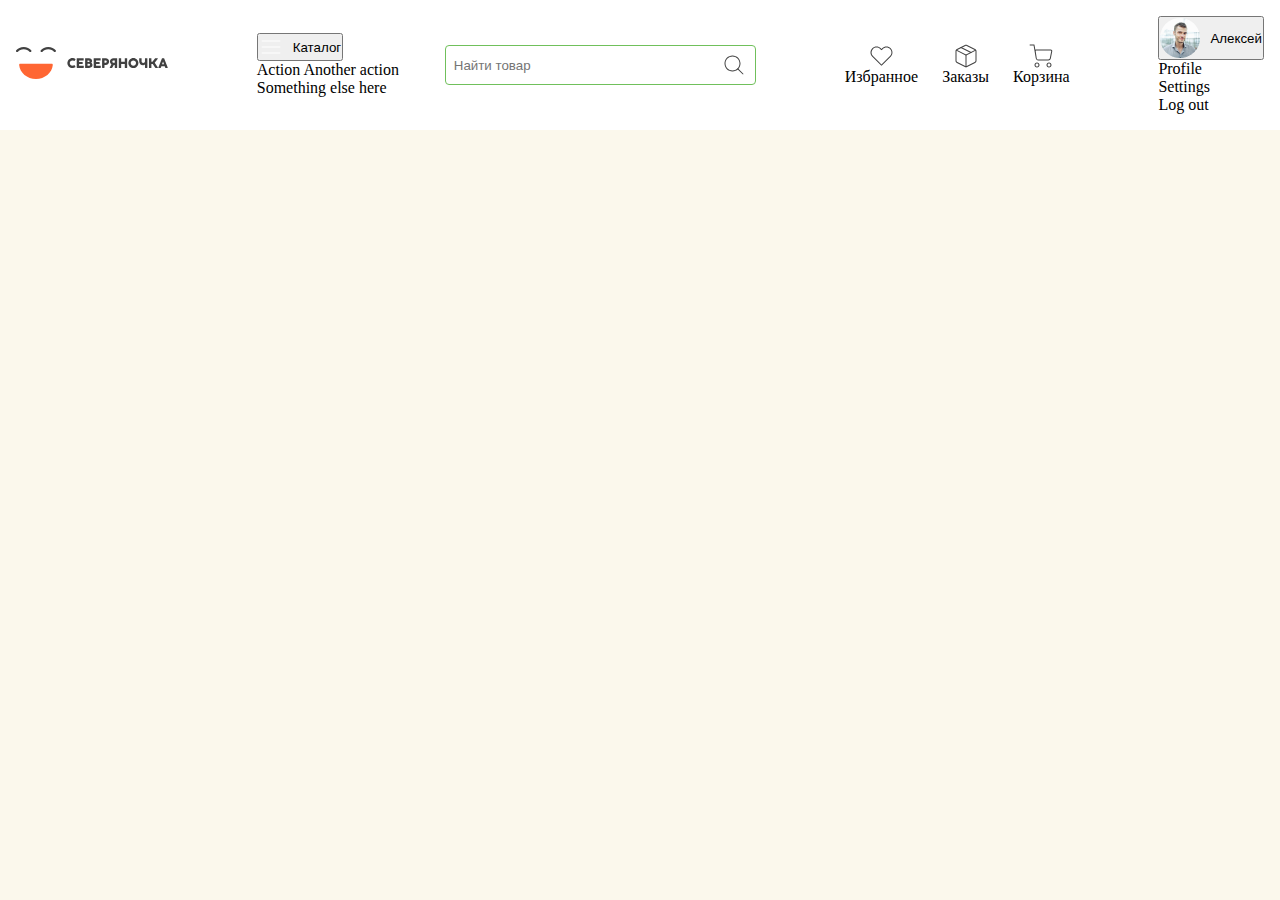
==== index.html @ d5faeb29 "initial" ====
<!DOCTYPE html>
<html lang="en">
  <head>
    <meta charset="UTF-8" />
    <meta name="viewport" content="width=device-width, initial-scale=1.0" />
    <title>Северяночка</title>
    <link rel="stylesheet" href="./style.css" />
    <link
      href="https://cdn.jsdelivr.net/npm/bootstrap@5.3.2/dist/css/bootstrap.min.css"
      rel="stylesheet"
      integrity="sha384-T3c6CoIi6uLrA9TneNEoa7RxnatzjcDSCmG1MXxSR1GAsXEV/Dwwykc2MPK8M2HN"
      crossorigin="anonymous"
    />
  </head>
  <body>
    <header class="header">
      <div class="conteiner">
        <div class="header_wrapper">
          <div class="logo">
            <img src="./assets/svg/logo.svg" alt="" />
          </div>

          <div class="filter_search">
            <div class="dropdown">
              <button
                class="btn btn-success"
                type="button"
                id="dropdownMenuButton"
                data-bs-toggle="dropdown"
                aria-haspopup="true"
                aria-expanded="false"
              >
                <img src="./assets/svg/menu.svg" alt="" />
                Каталог
              </button>
              <div class="dropdown-menu" aria-labelledby="dropdownMenuButton">
                <a class="dropdown-item" href="#">Action</a>
                <a class="dropdown-item" href="#">Another action</a>
                <a class="dropdown-item" href="#">Something else here</a>
              </div>
            </div>

            <div class="search_box">
              <input class="search" type="text" placeholder="Найти товар" />
              <img class="lupa" src="./assets/svg/search.svg" alt="" />
            </div>
          </div>

          <div class="">
            <nav>
              <ul class="nav_list">
                <li class="nav_list_item">
                  <a class="nav_list_item_link" href="">
                    <img src="./assets/svg/like.svg" alt="" />
                    <p class="nav_title">Избранное</p>
                  </a>
                </li>

                <li class="nav_list_item">
                  <a class="nav_list_item_link" href="">
                    <img src="./assets/svg/order.svg" alt="" />
                    <p class="nav_title">Заказы</p>
                  </a>
                </li>

                <li class="nav_list_item">
                  <a class="nav_list_item_link" href="">
                    <img src="./assets/svg/korzinka.svg" alt="" />
                    <p class="nav_title">Корзина</p>
                  </a>
                </li>
              </ul>
            </nav>
          </div>

          <div class="dropdown ">
            <button
              class="btn dropdown-toggle"
              type="button"
              data-bs-toggle="dropdown"
              aria-expanded="false"
            >
            <img src="./assets/avatar.png" alt="">
              Алексей
            </button>
            <ul class="dropdown-menu">
              <li><a class="dropdown-item" href="#">Profile</a></li>
              <li><a class="dropdown-item" href="#">Settings</a></li>
              <li><a class="dropdown-item" href="#">Log out</a></li>
            </ul>
          </div>
        </div>
      </div>
    </header>

    <script
      src="https://cdn.jsdelivr.net/npm/bootstrap@5.3.2/dist/js/bootstrap.bundle.min.js"
      integrity="sha384-C6RzsynM9kWDrMNeT87bh95OGNyZPhcTNXj1NW7RuBCsyN/o0jlpcV8Qyq46cDfL"
      crossorigin="anonymous"
    ></script>
  </body>
</html>
---- style.css ----
* {
  padding: 0;
  margin: 0;
  box-sizing: border-box;
}

a {
  text-decoration: none;
  color: black;
}

ul,
li,
ol {
  list-style: none;
  padding: 0;
}

body {
  background-color: #fbf8ec !important;
}

.container {
  width: 100%;
  max-width: 1440px;
  padding: 0 20px;
  margin: 0 auto;
}

/* Header */

.header {
  padding: 1rem;
  background-color: #fff;
}

.header_wrapper {
  display: flex;
  align-items: center;
  justify-content: space-between;
}

.filter_search {
    width: 40%;
  display: flex;
  align-items: center;
  column-gap: 16px;
}

.search_box {
  position: relative;
  width: 100%;
}

.search {
  display: flex;
  width: 100%;
  max-width: 400px;
  height: 40px;
  padding: 8px;
  border-radius: 4px;
  border: 1px solid #70c05b;
  background: var(--Main-Surface, #fff);
}

.lupa {
  position: absolute; 
  right: 10px;
  top: 8px;
}

.nav_list {
  display: flex;
  align-items: center;
  justify-content: space-between;
  padding: 0;
  margin: 0;
  column-gap: 24px;
}

.nav_list_item_link {
  display: flex;
  flex-direction: column;
  align-items: center;
  text-decoration: none;
  color: #000;
}

.nav_title {
  margin: 0;
}


.dropdown button{
    display: flex;
    align-items: center;
    column-gap: 10px;
}


/* header end  */
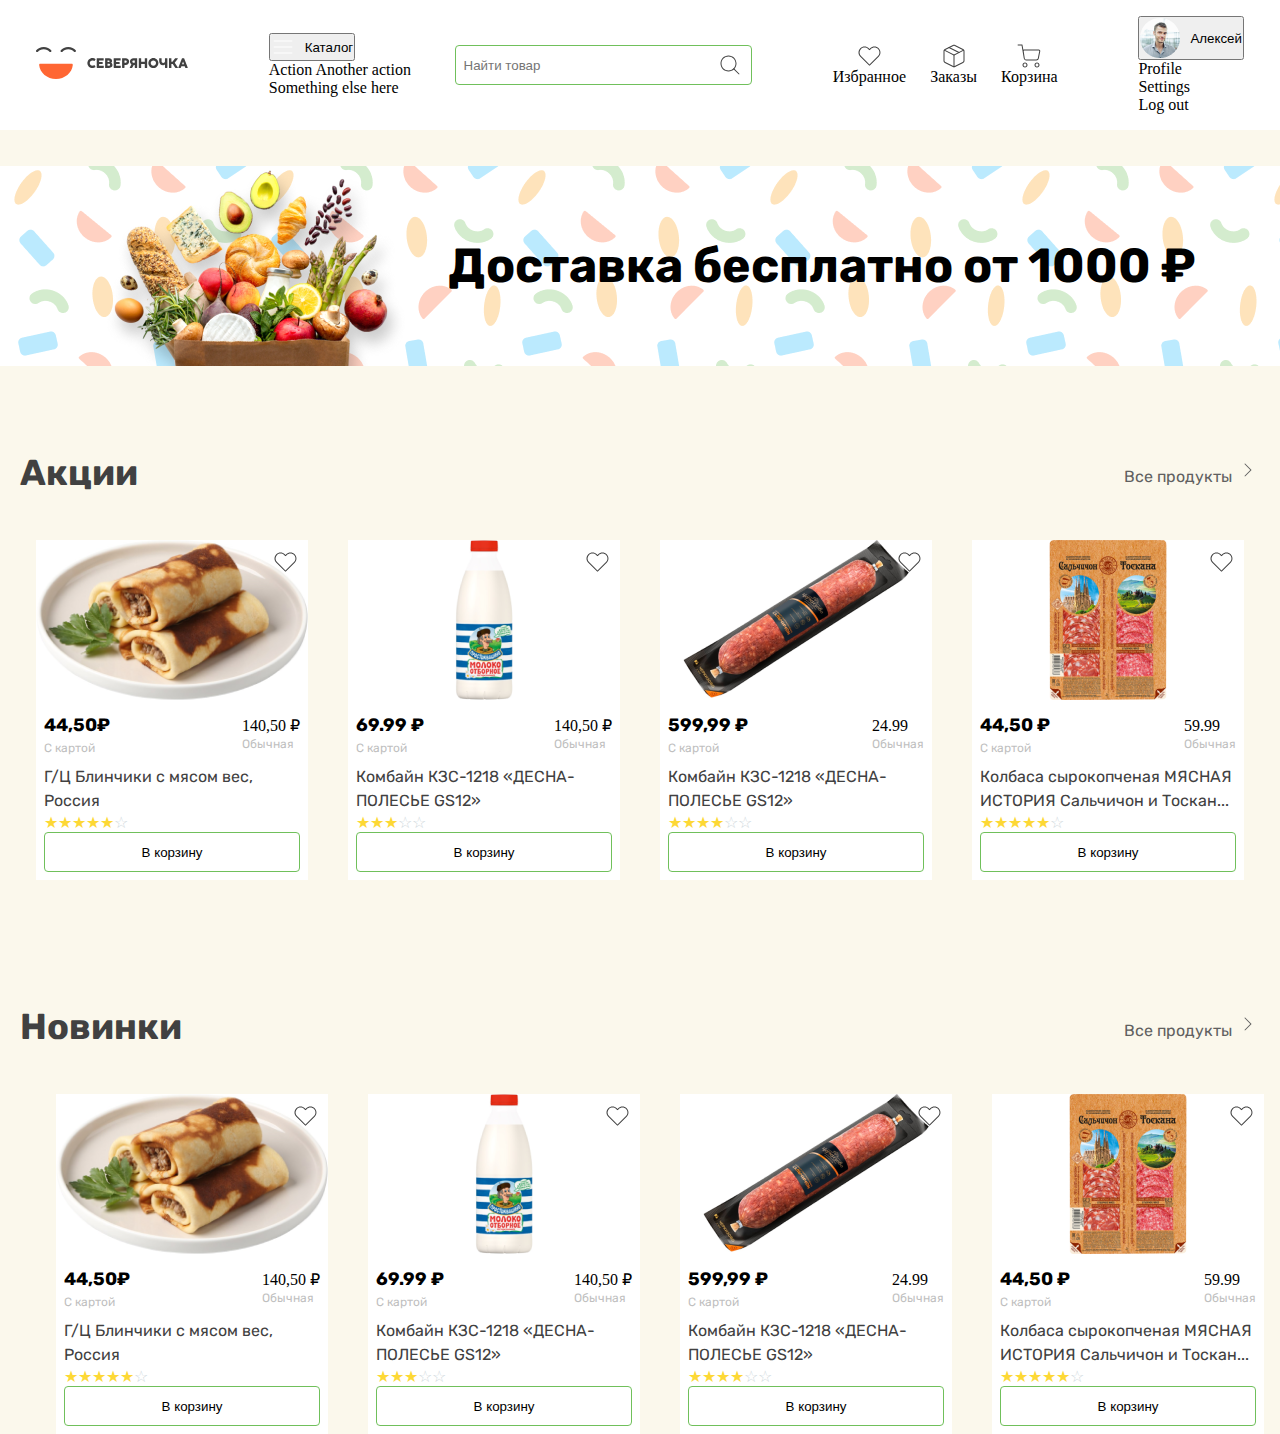
==== commit c5956a74: "feat: added more sections" ====
--- a/index.html
+++ b/index.html
@@ -14,7 +14,7 @@
   </head>
   <body>
     <header class="header">
-      <div class="conteiner">
+      <div class="container">
         <div class="header_wrapper">
           <div class="logo">
             <img src="./assets/svg/logo.svg" alt="" />
@@ -73,14 +73,14 @@
             </nav>
           </div>
 
-          <div class="dropdown ">
+          <div class="dropdown">
             <button
               class="btn dropdown-toggle"
               type="button"
               data-bs-toggle="dropdown"
               aria-expanded="false"
             >
-            <img src="./assets/avatar.png" alt="">
+              <img src="./assets/avatar.png" alt="" />
               Алексей
             </button>
             <ul class="dropdown-menu">
@@ -93,10 +93,56 @@
       </div>
     </header>
 
+    <main>
+      <section class="hero">
+        <div class="container">
+          <div class="hero_wrapper">
+            <h2 class="hero_title">Доставка бесплатно от 1000 ₽</h2>
+          </div>
+        </div>
+      </section>
+
+      <section class="sale">
+        <div class="container">
+          <div class="sale_wrapper">
+            <div class="sale_top">
+              <h2 class="sale_title">Акции</h2>
+              <a class="all_products" href=""
+                >Все продукты <img src="./assets/svg/chevron-right.svg" alt=""
+              /></a>
+            </div>
+
+            <ul class="sale_list"></ul>
+          </div>
+        </div>
+      </section>
+
+      <section class="new">
+        <div class="container">
+          <div class="new_wrapper">
+            <div class="new_top">
+              <h2 class="new_title">Новинки</h2>
+
+              <a class="all_products" href=""
+                >Все продукты <img src="./assets/svg/chevron-right.svg" alt=""
+              /></a>
+            </div>
+            <ul class="new_list">
+              <li class="new_list_item"></li>
+          
+            </ul>
+          </div>
+        </div>
+      </section>
+    </main>
+
     <script
       src="https://cdn.jsdelivr.net/npm/bootstrap@5.3.2/dist/js/bootstrap.bundle.min.js"
       integrity="sha384-C6RzsynM9kWDrMNeT87bh95OGNyZPhcTNXj1NW7RuBCsyN/o0jlpcV8Qyq46cDfL"
       crossorigin="anonymous"
     ></script>
+
+    <script type="module" src="./index.js"></script>
+    <script src="./db.js"></script>
   </body>
 </html>
--- a/style.css
+++ b/style.css
@@ -1,3 +1,5 @@
+@import url("https://fonts.googleapis.com/css2?family=Rubik:ital,wght@0,300..900;1,300..900&display=swap");
+
 * {
   padding: 0;
   margin: 0;
@@ -12,8 +14,8 @@
 ul,
 li,
 ol {
-  list-style: none;
-  padding: 0;
+  list-style: none !important;
+  padding: 0 !important;
 }
 
 body {
@@ -22,7 +24,7 @@
 
 .container {
   width: 100%;
-  max-width: 1440px;
+  max-width: 1480px !important;
   padding: 0 20px;
   margin: 0 auto;
 }
@@ -41,7 +43,7 @@
 }
 
 .filter_search {
-    width: 40%;
+  width: 40%;
   display: flex;
   align-items: center;
   column-gap: 16px;
@@ -64,7 +66,7 @@
 }
 
 .lupa {
-  position: absolute; 
+  position: absolute;
   right: 10px;
   top: 8px;
 }
@@ -90,12 +92,201 @@
   margin: 0;
 }
 
-
-.dropdown button{
-    display: flex;
-    align-items: center;
-    column-gap: 10px;
-}
-
-
-/* header end  */+.dropdown button {
+  display: flex;
+  align-items: center;
+  column-gap: 10px;
+}
+
+/* header end  */
+
+.hero {
+  padding: 64px;
+  background-image: url("/assets/hero_bg.png");
+  background-repeat: no-repeat;
+  background-position: center;
+  margin-top: 36px;
+}
+
+.hero_wrapper {
+  display: flex;
+  align-items: center;
+  justify-content: flex-end;
+}
+
+.hero_title {
+  font-family: Rubik;
+  font-size: 48px;
+  font-style: normal;
+  font-weight: 700;
+  line-height: 150%;
+}
+
+/* Sale section */
+
+.sale {
+  padding-top: 80px;
+  padding-bottom: 120px;
+}
+
+.sale_top {
+  display: flex;
+  align-items: center;
+  justify-content: space-between;
+  margin-bottom: 40px;
+}
+
+.sale_title {
+  font-family: Rubik;
+  font-size: 36px;
+  font-style: normal;
+  font-weight: 700;
+  line-height: 150%;
+  color: #414141;
+}
+
+.all_products {
+  font-family: Rubik;
+  font-size: 16px;
+  font-style: normal;
+  font-weight: 400;
+  line-height: 150%;
+  text-decoration: none;
+  color: #606060;
+}
+
+.sale_list {
+  display: flex;
+  align-items: center;
+  justify-content: center;
+  column-gap: 40px;
+}
+
+.sale_list_item {
+  width: 100%;
+  max-width: 272px;
+  cursor: pointer;
+  position: relative;
+}
+
+.like_icon {
+  position: absolute;
+  top: 10px;
+  right: 10px;
+}
+
+.sale_list_item:hover {
+  box-shadow: 4px 8px 16px 0px rgba(255, 102, 51, 0.2);
+}
+
+.sale_list_item:hover .v_korzinu {
+  background-color: #f63;
+  color: #fff;
+  border: none;
+}
+.card_img {
+  width: 100%;
+  background-color: #fff;
+}
+
+.price_box {
+  display: flex;
+  align-items: center;
+  justify-content: space-between;
+}
+
+.card_title {
+  font-family: Rubik;
+  font-size: 16px;
+  font-style: normal;
+  font-weight: 400;
+  line-height: 150%;
+  color: #414141;
+}
+
+.v_korzinu {
+  width: 256px;
+  height: 40px;
+  padding: 8px;
+  justify-content: center;
+  align-items: center;
+  gap: 8px;
+  align-self: stretch;
+  border-radius: 4px;
+  border: 1px solid #70c05b;
+  background-color: transparent;
+}
+
+.card_content {
+  padding: 8px;
+  background-color: #fff;
+}
+
+.price {
+  margin: 0;
+}
+
+.vcard {
+  font-family: Rubik;
+  font-size: 18px;
+  font-style: normal;
+  font-weight: 700;
+  line-height: 150%;
+}
+
+.type_payment {
+  margin: 0;
+  font-family: Rubik;
+  font-size: 12px;
+  font-style: normal;
+  font-weight: 400;
+  line-height: 150%;
+  color: #bfbfbf;
+  margin-bottom: 8px;
+}
+
+.star_rating {
+  color: #fdd835;
+}
+
+.stars,
+.empty-stars {
+  color: #fdd835;
+}
+
+.stars {
+  color: #fdd835;
+}
+
+.empty-stars {
+  color: #cfd8dc;
+}
+
+/* NEW SECTION */
+
+.new_top {
+  display: flex;
+  align-items: center;
+  justify-content: space-between;
+  margin-bottom: 40px;
+}
+
+.new_title {
+  font-family: Rubik;
+  font-size: 36px;
+  font-style: normal;
+  font-weight: 700;
+  line-height: 150%;
+  color: #414141;
+}
+
+.new_list {
+  display: flex;
+  align-items: center;
+  justify-content: center;
+  column-gap: 40px;
+}
+.liked path {
+  fill: red;
+  stroke: red;
+}
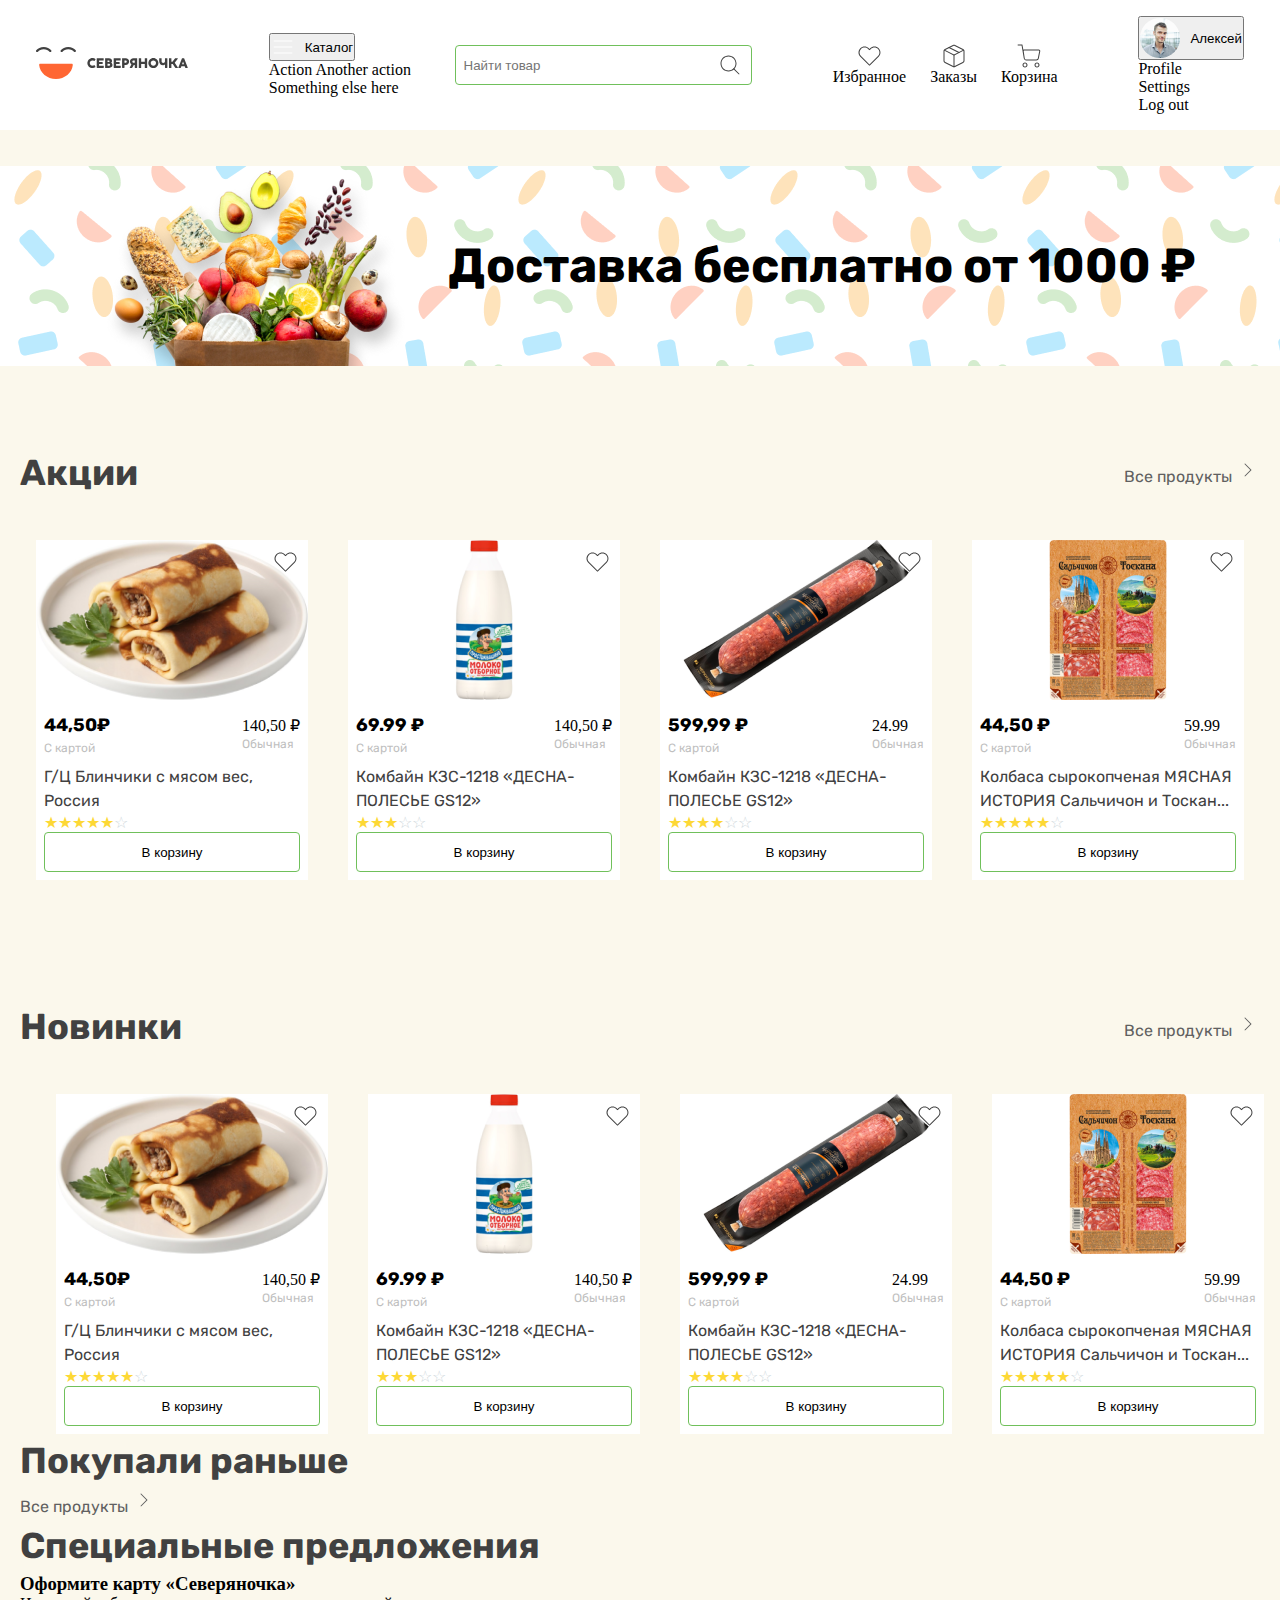
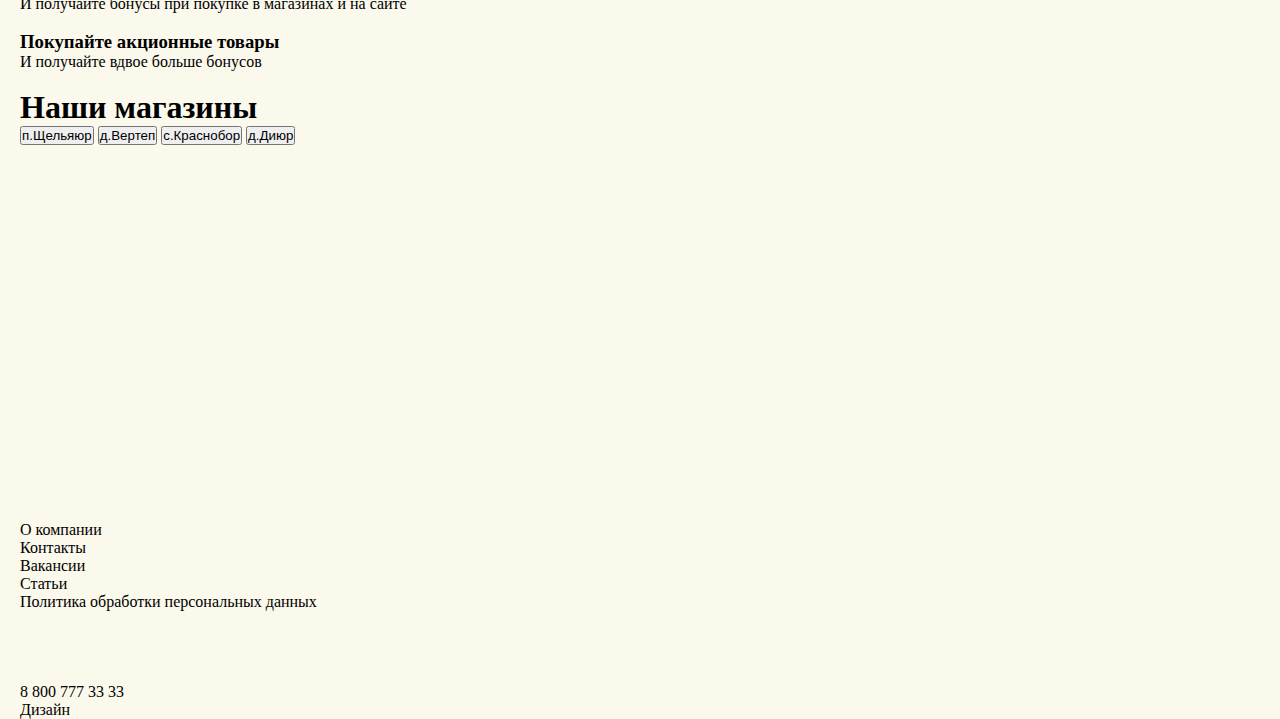
==== commit 8f775b08: "products done" ====
--- a/index.html
+++ b/index.html
@@ -107,7 +107,7 @@
           <div class="sale_wrapper">
             <div class="sale_top">
               <h2 class="sale_title">Акции</h2>
-              <a class="all_products" href=""
+              <a class="all_products" href="./products.html"
                 >Все продукты <img src="./assets/svg/chevron-right.svg" alt=""
               /></a>
             </div>
@@ -123,19 +123,137 @@
             <div class="new_top">
               <h2 class="new_title">Новинки</h2>
 
-              <a class="all_products" href=""
+              <a class="all_products" href="./products.html"
                 >Все продукты <img src="./assets/svg/chevron-right.svg" alt=""
               /></a>
             </div>
             <ul class="new_list">
               <li class="new_list_item"></li>
-          
             </ul>
           </div>
         </div>
       </section>
+
+      <section class="old">
+        <div class="container">
+          <div class="old_wrapper">
+            <div class="old_top">
+              <h2 class="new_title">Покупали раньше</h2>
+
+              <a class="all_products" href="./products.html"
+                >Все продукты <img src="./assets/svg/chevron-right.svg" alt=""
+              /></a>
+            </div>
+
+            <ul class="old_list"></ul>
+          </div>
+        </div>
+      </section>
+
+
+      <section class="loyal">
+        <div class="container">
+          <div class="loyal_wrapper">
+            <h2 class="sale_title">Специальные предложения</h2>
+
+
+            <div class="loyal_content">
+              <ul class="loyal_list">
+                <li class="loyal_list_item">
+                  <div class="left_content">
+                    <h3 class="loyal_card_title">Оформите карту «Северяночка»</h3>
+                    <p class="loyal_card_desc">И получайте бонусы при покупке в магазинах и на сайте</p>
+                  </div>
+
+                  <img src="./assets/karta_loyal.png" alt="">
+                </li>
+
+                <li class="loyal_list_item">
+                  <div class="left_content">
+                    <h3 class="loyal_card_title">Покупайте акционные товары</h3>
+                    <p class="loyal_card_desc">И получайте вдвое больше бонусов</p>
+                  </div>
+
+                  <img src="./assets/loyal2.png" alt="">
+                </li>
+              </ul>
+            </div>
+          </div>
+        </div>
+      </section>
+
+
+      <section class="shops">
+        <div class="container">
+
+          <h1 class="shops__title">Наши магазины</h1>
+          <div class="shops__bottom">
+            <div class="shops__bottom-list">
+                <button class="shops__bottom-list_btn1">п.Щельяюр</button>
+                <button class="shops__bottom-list_btn2">д.Вертеп</button>
+                <button class="shops__bottom-list_btn3">с.Краснобор</button>
+                <button class="shops__bottom-list_btn4">д.Диюр</button>
+            </div>
+            <iframe src="https://www.google.com/maps/embed?pb=!1m18!1m12!1m3!1d13326.249405473238!2d53.4135229!3d65.32264149999999!2m3!1f0!2f0!3f0!3m2!1i1024!2i768!4f13.1!3m3!1m2!1s0x4472340bbf53f20d%3A0x6aaf90d406ef7886!2z0KnQtdC70YzRj9GO0YAsINCg0LXRgdC_LiDQmtC-0LzQuCwg0KDQvtGB0YHQuNGP!5e0!3m2!1sru!2s!4v1705519538452!5m2!1sru!2s" width="100%" height="354" style="border:0;" allowfullscreen="" loading="lazy" referrerpolicy="no-referrer-when-downgrade" id="location"></iframe>
+        </div>
+          </div>
+    </section>
     </main>
 
+
+    <footer class="site_footer">
+      <div class="container">
+        <div class="footer_wrapper">
+          <img src="./assets/f_logo.svg" alt="">
+
+
+
+          <ul class="footer_list">
+            <li class="footer_list_item">
+              <a class="footer_list_item_link" href="">О компании</a>
+            </li>
+            <li class="footer_list_item">
+              <a class="footer_list_item_link" href="">Контакты</a>
+            </li>
+            <li class="footer_list_item">
+              <a class="footer_list_item_link" href="">Вакансии</a>
+            </li>
+            <li class="footer_list_item">
+              <a class="footer_list_item_link" href="">Статьи</a>
+            </li>
+            <li class="footer_list_item">
+              <a class="footer_list_item_link" href="">Политика обработки персональных данных</a>
+            </li>
+          </ul>
+
+
+          <ul class="social_links">
+            <li class="social_links_item">
+              <a class="social_links_item_link" href=""><img src="./assets/instagram.png" alt=""></a>
+            </li>
+            <li class="social_links_item">
+              <a class="social_links_item_link" href=""><img src="./assets/vkontakte.png" alt=""></a>
+            </li>
+            <li class="social_links_item">
+              <a class="social_links_item_link" href=""><img src="./assets/facebook.png" alt=""></a>
+            </li>
+            <li class="social_links_item">
+              <a class="social_links_item_link" href=""><img src="./assets/ok.png" alt=""></a>
+            </li>
+            <li class="social_links_item">
+              <a class="social_links_item_link" href="tel:88007773333"><img src="./assets/svg/phone.svg" alt="">8 800 777 33 33</a>
+            </li>
+          </ul>
+        </div>
+
+        <div class="footer_bottom">
+          <p>Дизайн <img src="./assets/logo-zasovskiy-small-black.png" alt=""></p>
+        </div>
+      </div>
+    </footer>
+
+
+ 
     <script
       src="https://cdn.jsdelivr.net/npm/bootstrap@5.3.2/dist/js/bootstrap.bundle.min.js"
       integrity="sha384-C6RzsynM9kWDrMNeT87bh95OGNyZPhcTNXj1NW7RuBCsyN/o0jlpcV8Qyq46cDfL"
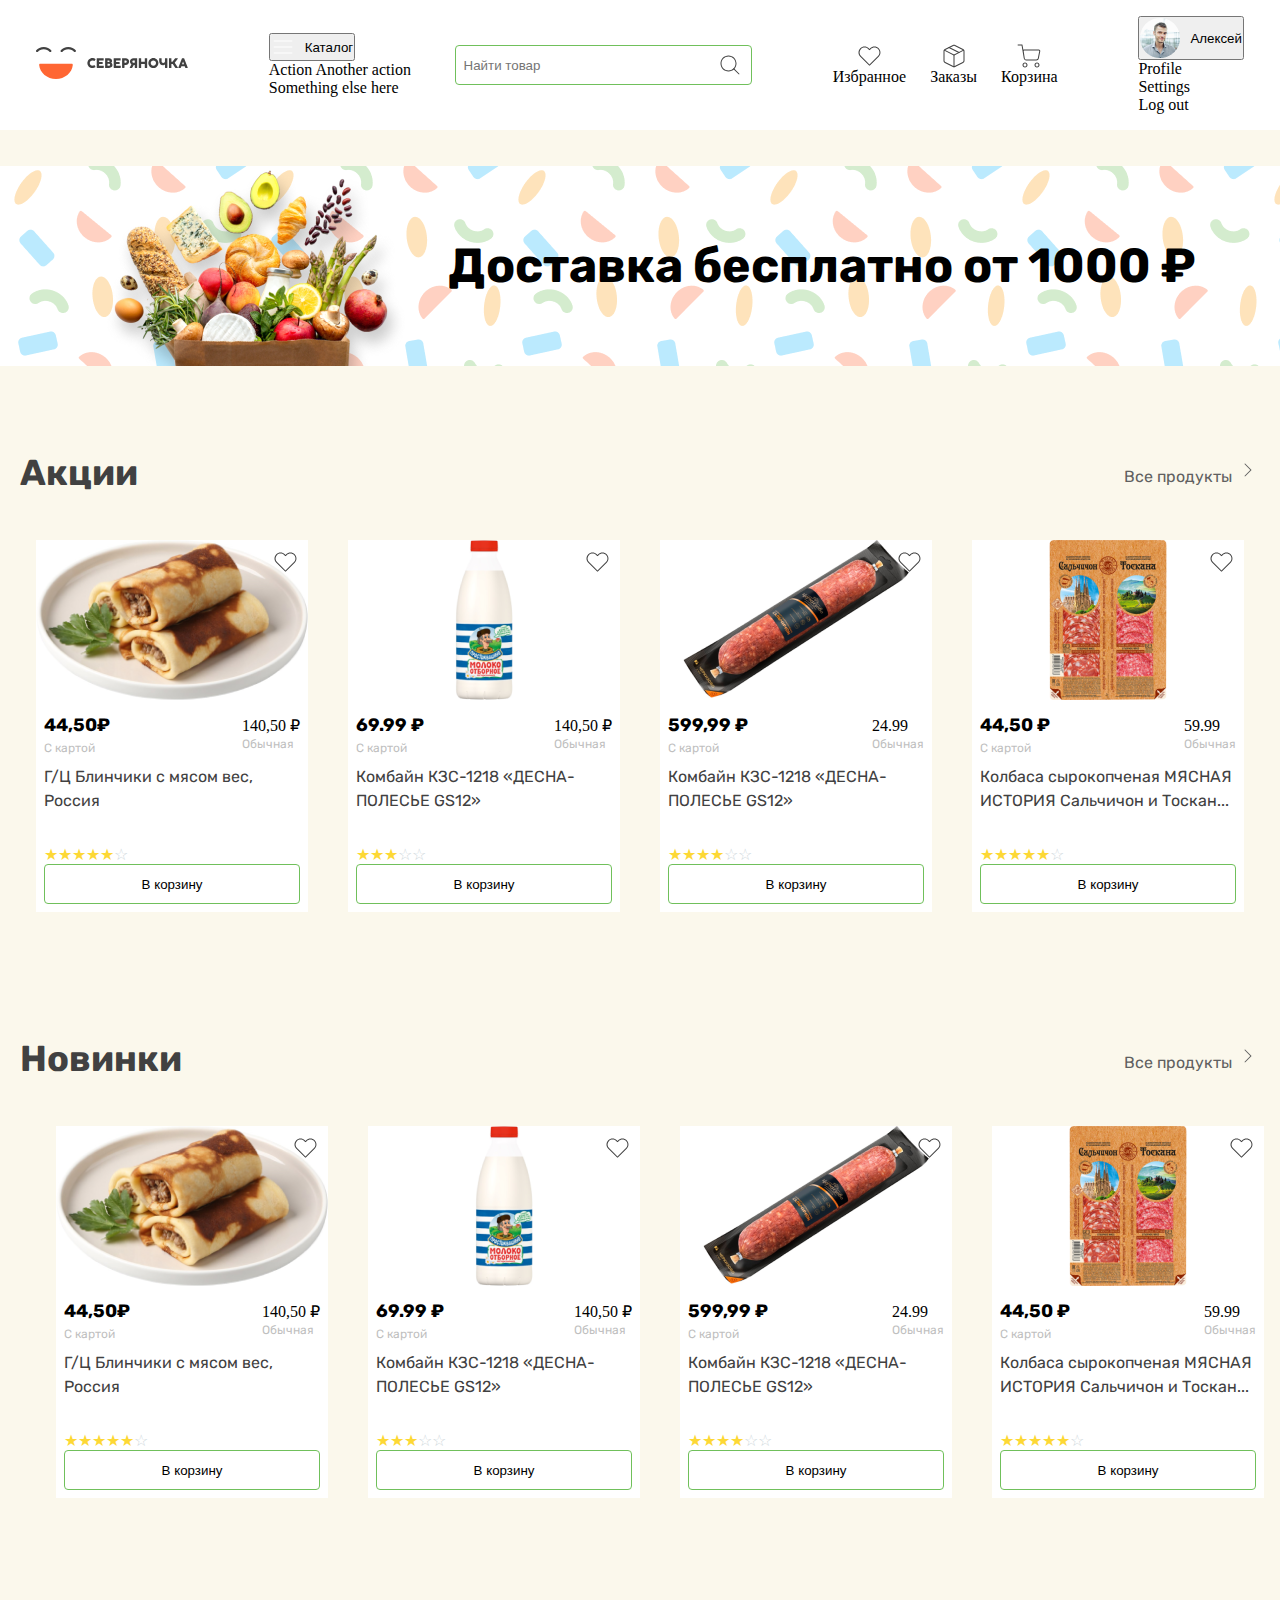
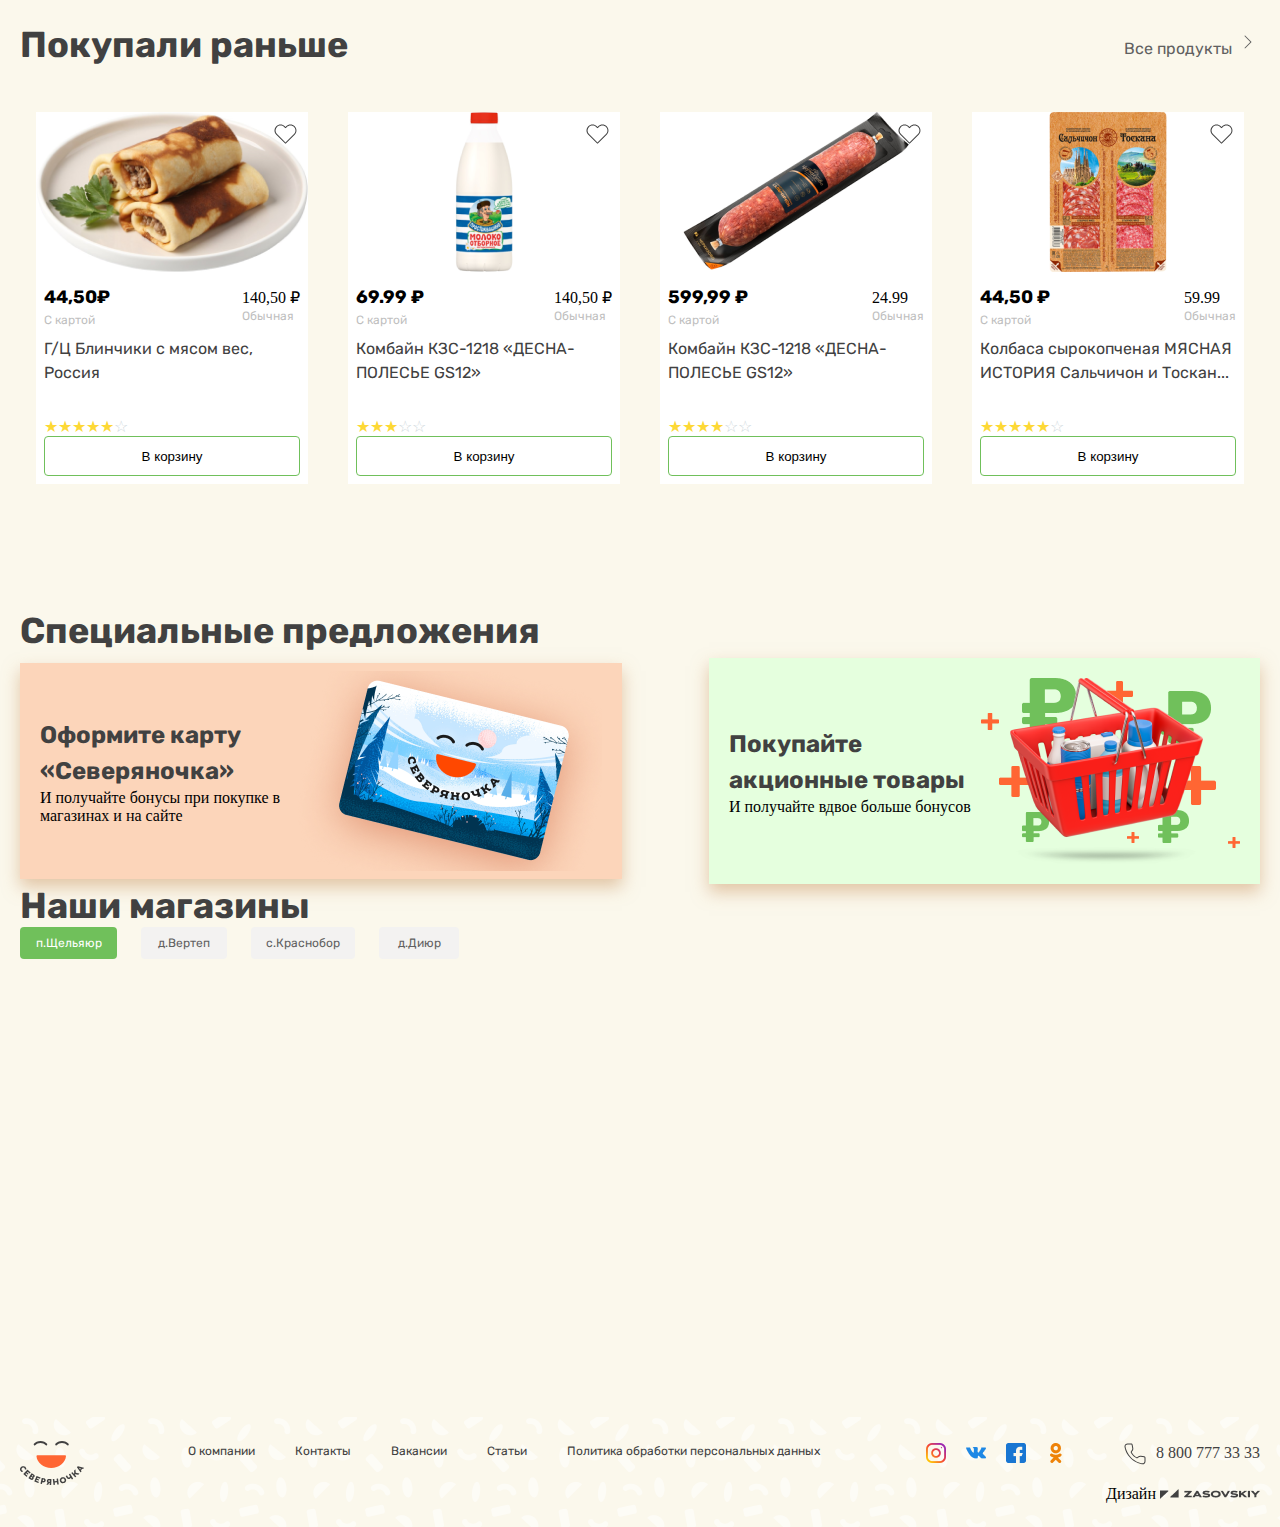
==== commit b4cf538c: "done homepage" ====
--- a/index.html
+++ b/index.html
@@ -107,7 +107,7 @@
           <div class="sale_wrapper">
             <div class="sale_top">
               <h2 class="sale_title">Акции</h2>
-              <a class="all_products" href="./products.html"
+              <a class="all_products" href=""
                 >Все продукты <img src="./assets/svg/chevron-right.svg" alt=""
               /></a>
             </div>
@@ -123,7 +123,7 @@
             <div class="new_top">
               <h2 class="new_title">Новинки</h2>
 
-              <a class="all_products" href="./products.html"
+              <a class="all_products" href=""
                 >Все продукты <img src="./assets/svg/chevron-right.svg" alt=""
               /></a>
             </div>
@@ -140,7 +140,7 @@
             <div class="old_top">
               <h2 class="new_title">Покупали раньше</h2>
 
-              <a class="all_products" href="./products.html"
+              <a class="all_products" href=""
                 >Все продукты <img src="./assets/svg/chevron-right.svg" alt=""
               /></a>
             </div>
--- a/style.css
+++ b/style.css
@@ -197,6 +197,7 @@
 
 .card_title {
   font-family: Rubik;
+  height: 80px;
   font-size: 16px;
   font-style: normal;
   font-weight: 400;
@@ -264,6 +265,10 @@
 
 /* NEW SECTION */
 
+.new {
+  padding-bottom: 120px;
+}
+
 .new_top {
   display: flex;
   align-items: center;
@@ -290,3 +295,225 @@
   fill: red;
   stroke: red;
 }
+
+/* OLD SECTION */
+
+.old {
+  padding-bottom: 120px;
+}
+
+.old_top {
+  display: flex;
+  align-items: center;
+  justify-content: space-between;
+  margin-bottom: 40px;
+}
+
+.old_list {
+  display: flex;
+  align-items: center;
+  justify-content: center;
+  column-gap: 40px;
+}
+
+/* LOYAL SECTION */
+
+.loyal_list {
+  display: flex;
+  align-items: center;
+  justify-content: space-between;
+}
+
+.loyal_list_item {
+  display: flex;
+  align-items: center;
+  background-color: #fcd5ba;
+  padding: 8px 20px !important;
+  box-shadow: 0px 8px 16px 0px rgba(202, 147, 96, 0.5);
+}
+.loyal_list_item:nth-child(2) {
+  background-color: #e5ffde;
+  padding: 20px 20px !important;
+}
+
+.loyal_card_title {
+  width: 100%;
+  max-width: 252px;
+  font-family: Rubik;
+  font-size: 24px;
+  font-style: normal;
+  font-weight: 700;
+  line-height: 150%;
+  color: #414141;
+}
+
+.loyal_card_desc {
+  width: 100%;
+  max-width: 252px;
+}
+
+.shops {
+  display: flex;
+  flex-direction: column;
+  align-items: flex-start;
+  gap: 40px;
+  align-self: stretch;
+
+  margin-bottom: 80px;
+}
+.shops__title {
+  width: 100%;
+  color: #414141;
+  font-family: "Rubik", sans-serif;
+  font-size: 36px;
+  font-style: normal;
+  font-weight: 700;
+}
+.shops__bottom {
+  display: flex;
+  flex-direction: column;
+  align-items: flex-start;
+  gap: 24px;
+}
+.shops__bottom-list {
+  display: flex;
+  align-items: flex-start;
+  gap: 24px;
+  margin: 0;
+}
+.shops__bottom-list_btn1 {
+  display: flex;
+  width: 97px;
+  height: 32px;
+  padding: 8px;
+  justify-content: center;
+  align-items: center;
+  gap: 8px;
+  border-radius: 4px;
+  background: #70c05b;
+  color: #fff;
+  text-align: center;
+  font-family: "Rubik", sans-serif;
+  font-size: 12px;
+  font-style: normal;
+  font-weight: 400;
+  border: none;
+}
+.shops__bottom-list_btn2 {
+  display: flex;
+  width: 86px;
+  height: 32px;
+  padding: 8px;
+  justify-content: center;
+  align-items: center;
+  gap: 8px;
+  border-radius: 4px;
+  background: #f3f2f1;
+  color: #606060;
+  text-align: center;
+  font-family: "Rubik", sans-serif;
+  font-size: 12px;
+  font-style: normal;
+  font-weight: 400;
+  border: none;
+}
+.shops__bottom-list_btn2:hover {
+  background: #70c05b;
+  color: #fff;
+}
+.shops__bottom-list_btn3 {
+  display: flex;
+  width: 104px;
+  height: 32px;
+  padding: 8px;
+  justify-content: center;
+  align-items: center;
+  gap: 8px;
+  border-radius: 4px;
+  background: #f3f2f1;
+  color: #606060;
+  text-align: center;
+  font-family: "Rubik", sans-serif;
+  font-size: 12px;
+  font-style: normal;
+  font-weight: 400;
+  border: none;
+}
+.shops__bottom-list_btn3:hover {
+  background: #70c05b;
+  color: #fff;
+}
+.shops__bottom-list_btn4 {
+  display: flex;
+  width: 80px;
+  height: 32px;
+  padding: 8px;
+  justify-content: center;
+  align-items: center;
+  gap: 8px;
+  border-radius: 4px;
+  background: #f3f2f1;
+  color: #606060;
+  text-align: center;
+  font-family: "Rubik", sans-serif;
+  font-size: 12px;
+  font-style: normal;
+  font-weight: 400;
+  border: none;
+}
+.shops__bottom-list_btn4:hover {
+  background: #70c05b;
+  color: #fff;
+}
+
+.site_footer {
+  background-image: url("./assets/f_bg.png");
+  background-repeat: no-repeat;
+  background-position: center;
+  padding: 24px 0;
+}
+
+.footer_wrapper {
+  display: flex;
+  justify-content: space-between;
+}
+
+.footer_list {
+  display: flex;
+  column-gap: 40px;
+}
+
+.footer_list_item_link {
+  text-decoration: none;
+  font-family: Rubik;
+  font-size: 12px;
+  font-style: normal;
+  font-weight: 400;
+  line-height: 150%;
+  color: #414141;
+}
+
+
+
+.social_links{
+  display: flex;
+  column-gap: 16px;
+}
+
+.social_links_item:nth-child(5){
+  margin-left: 40px;
+}
+
+.social_links_item_link{
+  display: flex;
+  align-items: center;
+  column-gap: 8px;
+  text-decoration: none;
+  color: #414141;
+}
+
+.footer_bottom{
+  display: flex;
+  align-items: center;
+  justify-content: end;
+}